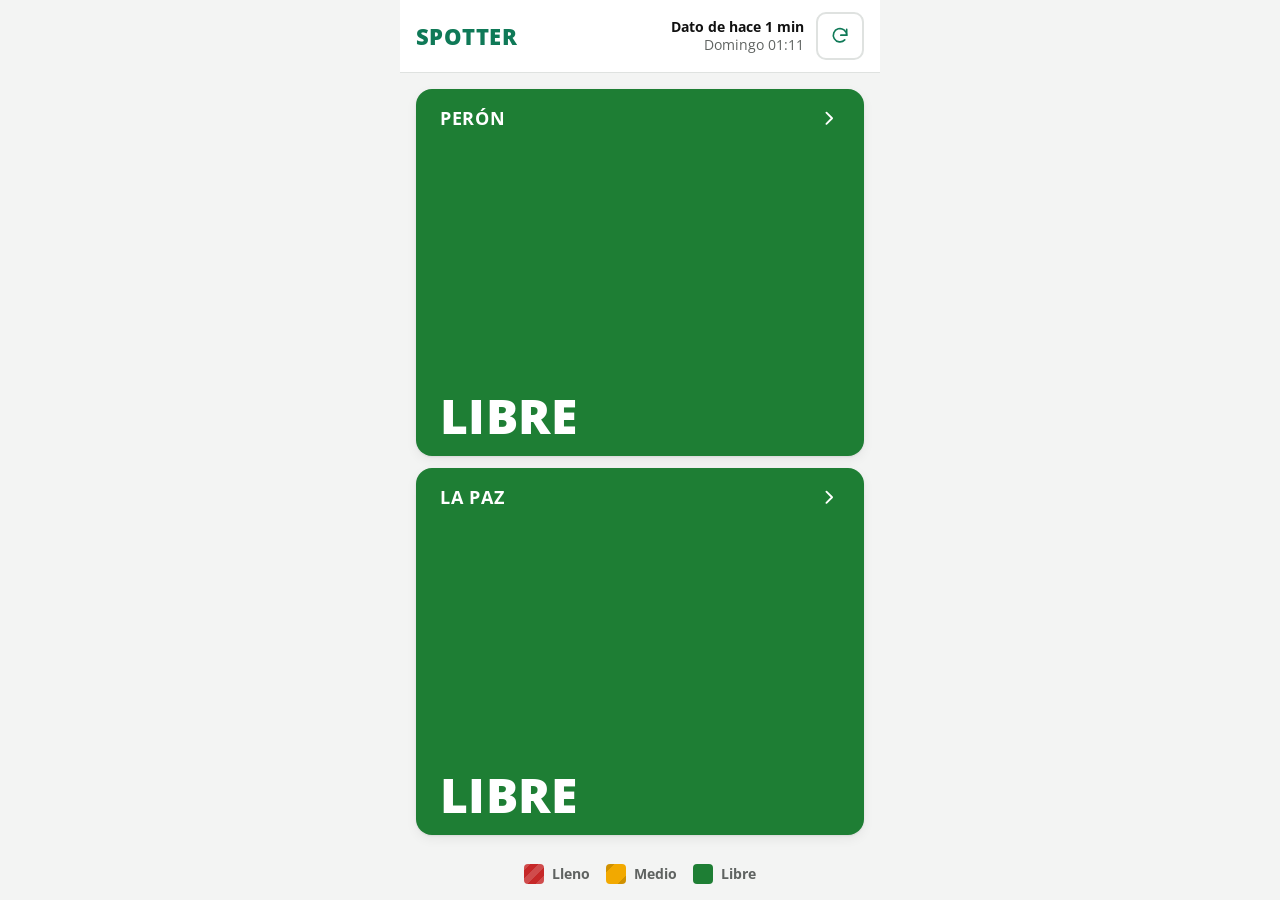
==== src/index.html @ 711a7671 "feat: Implement MVP for SPOTTER application with design system and simulated occupancy data - Create" ====
<!doctype html>
<html lang="es">
<head>
<meta charset="utf-8">
<meta name="viewport" content="width=device-width, initial-scale=1, viewport-fit=cover">
<meta name="theme-color" content="#ffffff" media="(prefers-color-scheme: light)">
<meta name="theme-color" content="#1b1e1f" media="(prefers-color-scheme: dark)">
<title>SPOTTER</title>
<link rel="icon" href="data:image/svg+xml,%3Csvg xmlns='http://www.w3.org/2000/svg' viewBox='0 0 32 32'%3E%3Crect width='32' height='32' rx='8' fill='%23009476'/%3E%3Ctext x='16' y='23' font-family='Arial' font-weight='700' font-size='20' fill='white' text-anchor='middle'%3ES%3C/text%3E%3C/svg%3E">
<link rel="preload" href="fonts/open-sans-latin-wght-normal.woff2" as="font" type="font/woff2" crossorigin>
<link rel="stylesheet" href="styles.css">
<script type="module" src="app.js"></script>
</head>
<body>
<svg width="0" height="0" style="position:absolute" aria-hidden="true">
  <symbol id="i-refresh" viewBox="0 0 24 24"><path d="M20 11a8 8 0 1 0-2.3 5.7"/><path d="M20 4v7h-7"/></symbol>
  <symbol id="i-back" viewBox="0 0 24 24"><path d="M15 18l-6-6 6-6"/></symbol>
  <symbol id="i-next" viewBox="0 0 24 24"><path d="M9 18l6-6-6-6"/></symbol>
  <symbol id="i-offline" viewBox="0 0 24 24"><path d="M2 8.8a15 15 0 0 1 4.2-2.6"/><path d="M10.7 5.1A15 15 0 0 1 22 8.8"/><path d="M5 12.6a10 10 0 0 1 3.5-2.1"/><path d="M15 10.6a10 10 0 0 1 4 2"/><path d="M8.5 16.4a5 5 0 0 1 7 0"/><path d="M12 20h.01"/><path d="M3 3l18 18"/></symbol>
</svg>
<div class="app">
  <header class="app-header">
    <h1 class="brand">SPOTTER</h1>
    <p class="data-age" id="age" aria-live="polite"></p>
    <button class="btn btn-refresh" id="refresh" type="button" aria-label="Actualizar"><svg class="icon"><use href="#i-refresh"/></svg></button>
  </header>
  <main class="app-main" id="view" tabindex="-1"></main>
  <ul class="legend" id="legend"></ul>
</div>
</body>
</html>
---- src/styles.css ----
/* SPOTTER — tokens y componentes. Lo usan el MVP (src/) y los especímenes (docs/diseno/). */

@font-face {
  font-family: "Open Sans";
  src: url("fonts/open-sans-latin-wght-normal.woff2") format("woff2");
  font-weight: 300 800;
  font-display: swap;
}

:root {
  color-scheme: light dark;

  /* Identidad UNLaM: verde, blanco y gris. Nunca para estados. */
  --brand: #009476;
  --brand-strong: #0f7957;
  --brand-hover: #0b6448;
  --brand-text: #0f7957;

  --ground: #f3f4f3;
  --surface: #ffffff;
  --ink: #111111;
  --ink-2: #5f6361;
  --line: #dfe2e0;
  --focus: #0f7957;

  /* Estado de ocupación: color + trama + palabra, siempre juntos. */
  --full: #c62828;
  --full-ink: #ffffff;
  --mid: #f2a900;
  --mid-ink: #111111;
  --free: #1e7e34;
  --free-ink: #ffffff;
  --closed: #3b3d3c;
  --closed-ink: #ffffff;

  --tag-bg: #000000a6;
  --hatch: rgb(255 255 255 / 0.17);
  --hatch-dark: rgb(0 0 0 / 0.14);
  --pattern-full: repeating-linear-gradient(-45deg, var(--hatch) 0 6px, transparent 6px 12px);
  --pattern-mid: repeating-linear-gradient(-45deg, var(--hatch-dark) 0 6px, transparent 6px 22px);
  --pattern-free: none;
  --pattern-closed:
    repeating-linear-gradient(45deg, var(--hatch) 0 3px, transparent 3px 14px),
    repeating-linear-gradient(-45deg, var(--hatch) 0 3px, transparent 3px 14px);

  --font: "Open Sans", system-ui, -apple-system, "Segoe UI", Roboto, sans-serif;
  --text-sm: 0.875rem;
  --text-md: 1rem;
  --text-lg: 1.125rem;
  --text-xl: 1.375rem;
  --text-2xl: 1.75rem;
  --text-state: clamp(2rem, 17cqi, 3rem);

  --s-1: 4px;
  --s-2: 8px;
  --s-3: 12px;
  --s-4: 16px;
  --s-5: 24px;
  --s-6: 32px;
  --s-7: 48px;

  --radius-sm: 4px;
  --radius: 10px;
  --radius-lg: 16px;
  --tap: 48px;
  --shadow: 0 1px 2px rgb(0 0 0 / 0.08), 0 4px 12px rgb(0 0 0 / 0.06);
  --ease: cubic-bezier(0.16, 1, 0.3, 1);
}

@media (prefers-color-scheme: dark) {
  :root:not([data-theme="light"]) {
    --brand-text: #3cc39f;
    --ground: #111314;
    --surface: #1b1e1f;
    --ink: #f1f3f2;
    --ink-2: #a8afac;
    --line: #2d3233;
    --focus: #3cc39f;
    --shadow: 0 1px 2px rgb(0 0 0 / 0.4);
  }
}

:root[data-theme="dark"] {
  --brand-text: #3cc39f;
  --ground: #111314;
  --surface: #1b1e1f;
  --ink: #f1f3f2;
  --ink-2: #a8afac;
  --line: #2d3233;
  --focus: #3cc39f;
  --shadow: 0 1px 2px rgb(0 0 0 / 0.4);
}

*,
*::before,
*::after {
  box-sizing: border-box;
}

body {
  margin: 0;
  background: var(--ground);
  color: var(--ink);
  font-family: var(--font);
  font-size: var(--text-md);
  line-height: 1.5;
  -webkit-text-size-adjust: 100%;
}

::selection {
  background: var(--brand);
  color: #fff;
}

:focus-visible {
  outline: 3px solid var(--focus);
  outline-offset: 3px;
}

.icon {
  width: 1.25em;
  height: 1.25em;
  flex: none;
  fill: none;
  stroke: currentColor;
  stroke-width: 2;
  stroke-linecap: round;
  stroke-linejoin: round;
}

/* App shell: header, contenido que llena, leyenda al pie. */
.app {
  display: grid;
  grid-template-rows: auto 1fr auto;
  min-height: 100dvh;
  max-width: 480px;
  margin-inline: auto;
  background: var(--ground);
}

.app-header {
  display: flex;
  align-items: center;
  gap: var(--s-3);
  padding: var(--s-3) var(--s-4);
  background: var(--surface);
  border-bottom: 1px solid var(--line);
}

.brand {
  font-weight: 800;
  font-size: var(--text-xl);
  letter-spacing: 0.02em;
  color: var(--brand-text);
  margin: 0;
}

.data-age {
  flex: 1;
  min-width: 0;
  margin: 0;
  text-align: right;
  font-size: var(--text-sm);
  line-height: 1.3;
  color: var(--ink-2);
  font-variant-numeric: tabular-nums;
}

.data-age strong {
  display: block;
  color: var(--ink);
  font-weight: 700;
}

.app-main {
  display: flex;
  flex-direction: column;
  gap: var(--s-3);
  padding: var(--s-4);
}

/* Botones */
.btn {
  display: inline-flex;
  align-items: center;
  justify-content: center;
  gap: var(--s-2);
  min-height: var(--tap);
  padding: 0 var(--s-4);
  border: 2px solid transparent;
  border-radius: var(--radius);
  font: inherit;
  font-weight: 700;
  text-decoration: none;
  cursor: pointer;
  transition: background-color 150ms var(--ease), border-color 150ms var(--ease), transform 150ms var(--ease);
}

.btn:active {
  transform: scale(0.98);
}

.btn--primary {
  background: var(--brand-strong);
  color: #fff;
}

.btn--primary:hover {
  background: var(--brand-hover);
}

.btn--secondary {
  background: var(--surface);
  border-color: var(--line);
  color: var(--ink);
}

.btn--secondary:hover {
  border-color: var(--ink-2);
}

.btn--block {
  width: 100%;
}

.btn:disabled,
.btn[aria-disabled="true"] {
  opacity: 0.45;
  cursor: not-allowed;
  transform: none;
}

/* Actualizar: solo ícono en el header, gira mientras carga sin vaciar la pantalla. */
.btn-refresh {
  min-width: var(--tap);
  padding: 0;
  background: transparent;
  color: var(--brand-text);
  border-color: var(--line);
}

.btn-refresh:hover {
  border-color: var(--brand-text);
}

.btn-refresh[aria-busy="true"] .icon {
  animation: spin 900ms linear infinite;
}

@keyframes spin {
  to {
    transform: rotate(360deg);
  }
}

.back-link {
  align-self: flex-start;
  display: inline-flex;
  align-items: center;
  gap: var(--s-1);
  min-height: var(--tap);
  padding-right: var(--s-3);
  color: var(--ink);
  font-weight: 700;
  text-decoration: none;
}

/* Bloque de playa: la señal. Color + trama + palabra. */
.lot {
  position: relative;
  display: flex;
  flex-direction: column;
  justify-content: space-between;
  gap: var(--s-4);
  width: 100%;
  min-height: 9.5rem;
  flex: 1;
  padding: var(--s-4) var(--s-5);
  border: 0;
  border-radius: var(--radius-lg);
  font: inherit;
  text-align: left;
  text-decoration: none;
  color: var(--lot-ink);
  background-color: var(--lot-bg);
  background-image: var(--lot-pattern);
  box-shadow: var(--shadow);
  container-type: inline-size;
  cursor: pointer;
  transition: transform 150ms var(--ease), filter 150ms var(--ease);
}

.lot:active {
  transform: scale(0.985);
}

.lot[data-state="full"] { --lot-bg: var(--full); --lot-ink: var(--full-ink); --lot-pattern: var(--pattern-full); }
.lot[data-state="mid"] { --lot-bg: var(--mid); --lot-ink: var(--mid-ink); --lot-pattern: var(--pattern-mid); }
.lot[data-state="free"] { --lot-bg: var(--free); --lot-ink: var(--free-ink); --lot-pattern: var(--pattern-free); }
.lot[data-state="closed"] { --lot-bg: var(--closed); --lot-ink: var(--closed-ink); --lot-pattern: var(--pattern-closed); }

.lot__head {
  display: flex;
  align-items: center;
  justify-content: space-between;
  gap: var(--s-2);
  font-size: var(--text-lg);
  font-weight: 700;
  letter-spacing: 0.04em;
  text-transform: uppercase;
}

.lot__state {
  display: block;
  font-size: var(--text-state);
  font-weight: 800;
  line-height: 1;
  letter-spacing: 0.01em;
  text-transform: uppercase;
}

.lot__note {
  display: block;
  margin-top: var(--s-2);
  font-size: var(--text-md);
  font-weight: 600;
}

/* Dato viejo: atenuado y con borde punteado, nunca oculto ni bloqueado. */
.lot.is-stale {
  filter: saturate(0.35);
  opacity: 0.72;
  outline: 3px dashed var(--ink);
  outline-offset: -3px;
}

.tag {
  display: inline-flex;
  align-items: center;
  padding: 2px var(--s-2);
  border-radius: 999px;
  background: var(--tag-bg);
  color: #fff;
  font-size: var(--text-sm);
  font-weight: 700;
  letter-spacing: 0.02em;
  text-transform: none;
}

/* Leyenda única: la misma en todas las pantallas. */
.legend {
  display: flex;
  flex-wrap: wrap;
  justify-content: center;
  gap: var(--s-2) var(--s-4);
  margin: 0;
  padding: var(--s-3) var(--s-4) var(--s-4);
  list-style: none;
  font-size: var(--text-sm);
  font-weight: 700;
  color: var(--ink-2);
}

.legend li {
  display: inline-flex;
  align-items: center;
  gap: var(--s-2);
}

.swatch {
  width: 1.25rem;
  height: 1.25rem;
  border-radius: var(--radius-sm);
  background-color: var(--lot-bg);
  background-image: var(--lot-pattern);
}

.swatch[data-state="full"] { --lot-bg: var(--full); --lot-pattern: var(--pattern-full); }
.swatch[data-state="mid"] { --lot-bg: var(--mid); --lot-pattern: var(--pattern-mid); }
.swatch[data-state="free"] { --lot-bg: var(--free); --lot-pattern: var(--pattern-free); }
.swatch[data-state="closed"] { --lot-bg: var(--closed); --lot-pattern: var(--pattern-closed); }

/* Aviso no bloqueante (sin conexión). Neutro: el ámbar es MEDIO. */
.notice {
  display: flex;
  align-items: flex-start;
  gap: var(--s-3);
  padding: var(--s-3) var(--s-4);
  border-radius: var(--radius);
  background: var(--ink);
  color: var(--surface);
  font-size: var(--text-md);
}

.notice p {
  margin: 0;
}

.notice .icon {
  margin-top: 2px;
}

/* Detalle de playa */
.detail-state {
  min-height: 0;
  flex: none;
  cursor: default;
}

.detail-state:active {
  transform: none;
}

.consequence {
  margin: 0;
  padding: var(--s-4);
  border-radius: var(--radius);
  background: var(--surface);
  border: 1px solid var(--line);
  font-size: var(--text-lg);
  line-height: 1.45;
}

@media (prefers-reduced-motion: reduce) {
  *,
  *::before,
  *::after {
    transition: none !important;
    animation: none !important;
  }
}
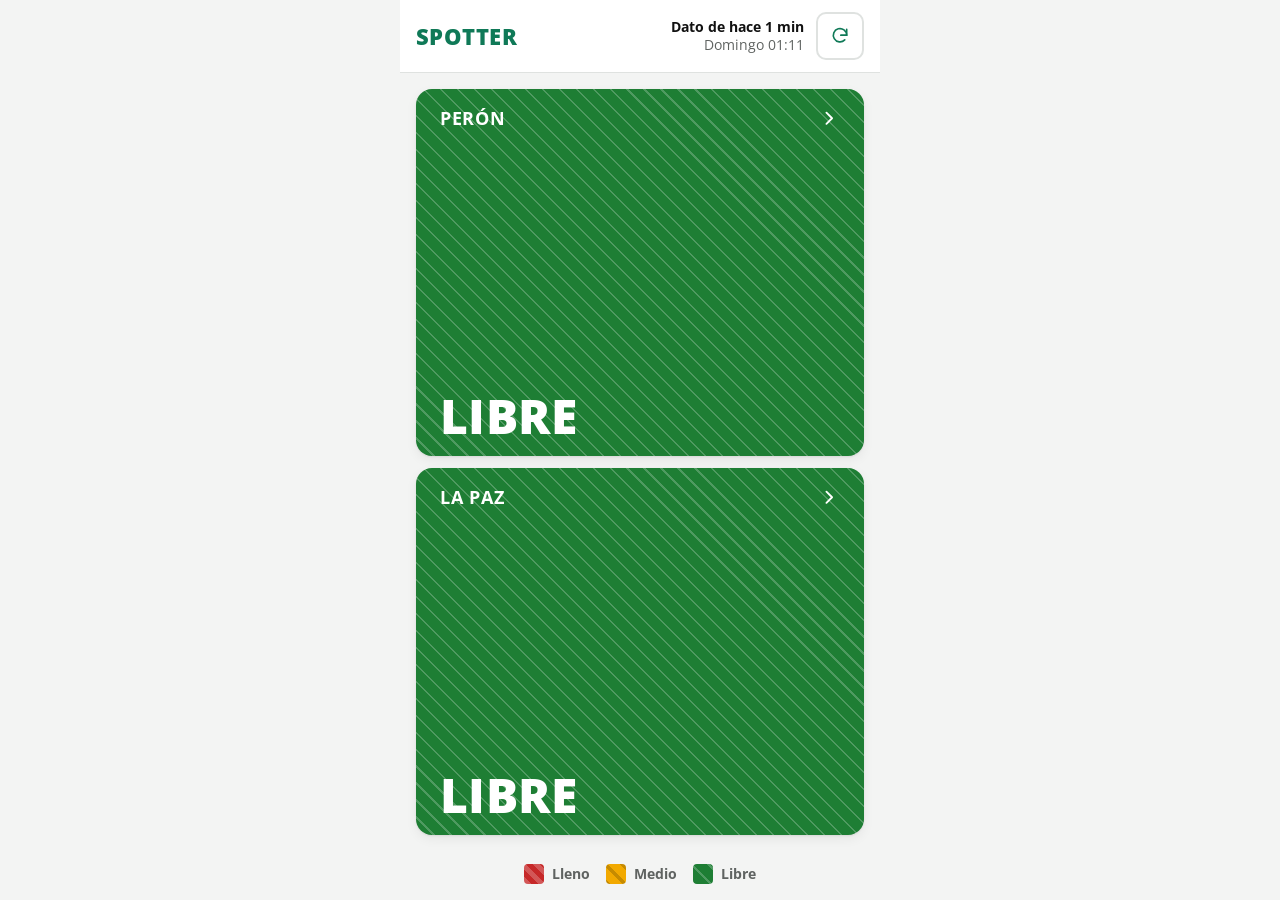
==== commit 7ef15418: "fix(mvp): trama del wireframe en todos los niveles y bloque del detalle del mismo tamaño - LIBRE vue" ====
--- a/src/index.html
+++ b/src/index.html
@@ -20,6 +20,7 @@
 </svg>
 <div class="app">
   <header class="app-header">
+    <a class="btn-back" id="back" href="#/" aria-label="Volver al mapa" hidden><svg class="icon"><use href="#i-back"/></svg></a>
     <h1 class="brand">SPOTTER</h1>
     <p class="data-age" id="age" aria-live="polite"></p>
     <button class="btn btn-refresh" id="refresh" type="button" aria-label="Actualizar"><svg class="icon"><use href="#i-refresh"/></svg></button>
--- a/src/styles.css
+++ b/src/styles.css
@@ -34,11 +34,12 @@
   --closed-ink: #ffffff;
 
   --tag-bg: #000000a6;
-  --hatch: rgb(255 255 255 / 0.17);
-  --hatch-dark: rgb(0 0 0 / 0.14);
-  --pattern-full: repeating-linear-gradient(-45deg, var(--hatch) 0 6px, transparent 6px 12px);
-  --pattern-mid: repeating-linear-gradient(-45deg, var(--hatch-dark) 0 6px, transparent 6px 22px);
-  --pattern-free: none;
+  /* Trama del wireframe del TP3: densa = LLENO, media = MEDIO, rala = LIBRE, cruzada = CERRADA. */
+  --hatch: rgb(255 255 255 / 0.22);
+  --hatch-dark: rgb(0 0 0 / 0.18);
+  --pattern-full: repeating-linear-gradient(45deg, var(--hatch) 0 5px, transparent 5px 10px);
+  --pattern-mid: repeating-linear-gradient(45deg, var(--hatch-dark) 0 3px, transparent 3px 12px);
+  --pattern-free: repeating-linear-gradient(45deg, var(--hatch) 0 1.5px, transparent 1.5px 12px);
   --pattern-closed:
     repeating-linear-gradient(45deg, var(--hatch) 0 3px, transparent 3px 14px),
     repeating-linear-gradient(-45deg, var(--hatch) 0 3px, transparent 3px 14px);
@@ -253,16 +254,25 @@
   }
 }
 
-.back-link {
-  align-self: flex-start;
+/* Volver: en el header, a la izquierda de la marca, para no correr el bloque de playa. */
+.btn-back {
   display: inline-flex;
   align-items: center;
-  gap: var(--s-1);
-  min-height: var(--tap);
-  padding-right: var(--s-3);
+  justify-content: center;
+  width: var(--tap);
+  height: var(--tap);
+  margin: calc(var(--s-2) * -1) calc(var(--s-2) * -1) calc(var(--s-2) * -1) calc(var(--s-3) * -1);
+  border-radius: var(--radius);
   color: var(--ink);
-  font-weight: 700;
-  text-decoration: none;
+}
+
+.btn-back[hidden] {
+  display: none;
+}
+
+.btn-back .icon {
+  width: 1.75rem;
+  height: 1.75rem;
 }
 
 /* Bloque de playa: la señal. Color + trama + palabra. */
@@ -402,9 +412,23 @@
 
 /* Detalle de playa */
 .detail-state {
-  min-height: 0;
-  flex: none;
   cursor: default;
+}
+
+/* Detalle: el bloque ocupa la misma mitad que en el mapa; abajo, consecuencia y acciones. */
+.detail-state,
+.detail-body {
+  flex: 1 1 0;
+}
+
+.detail-body {
+  display: flex;
+  flex-direction: column;
+  gap: var(--s-3);
+}
+
+.detail-body .consequence {
+  flex: 1;
 }
 
 .detail-state:active {
